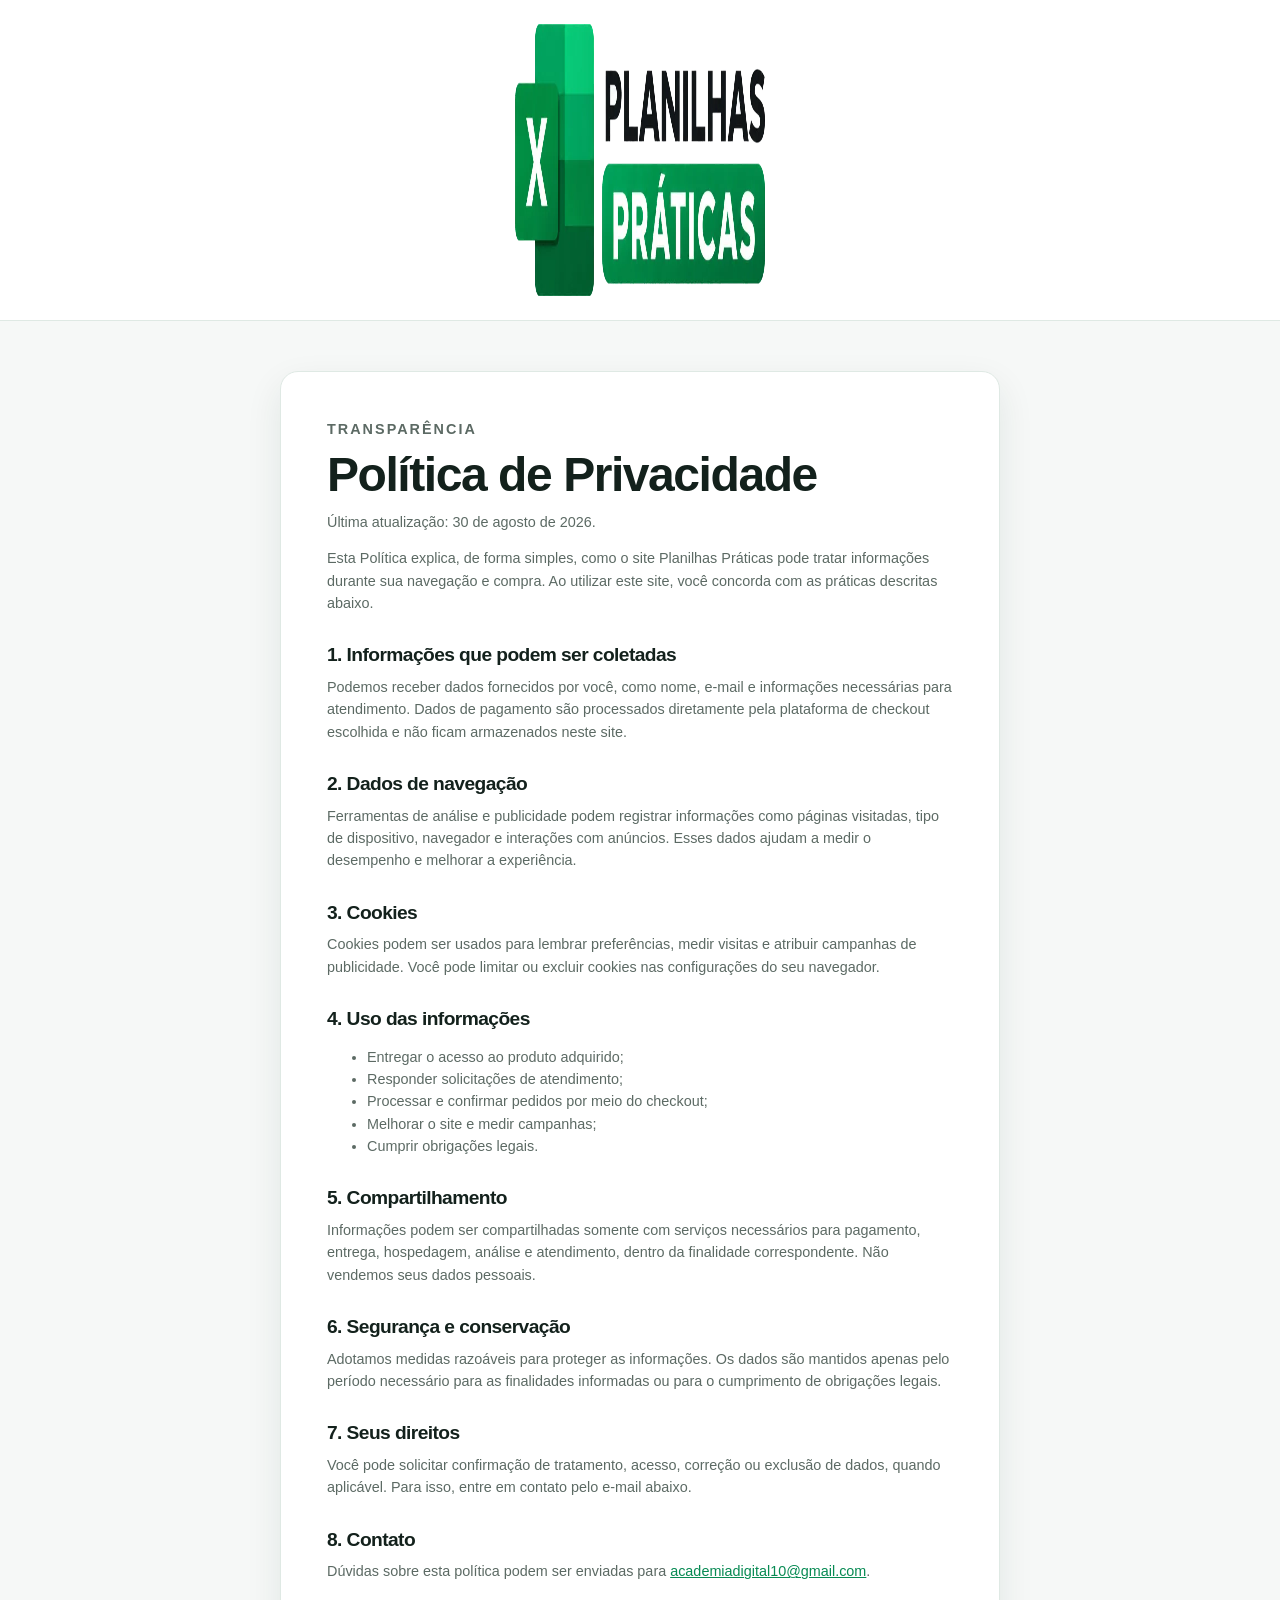
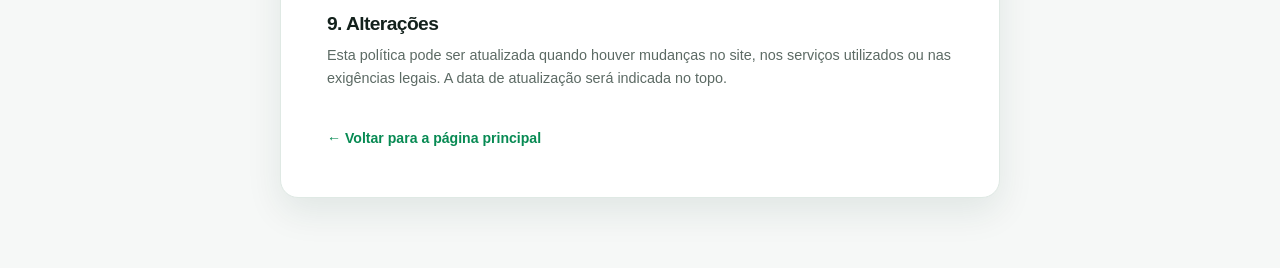
==== politica-de-privacidade/index.html @ 05f4ad2f "feat: criar landing page mobile-first completa" ====
<!doctype html>
<html lang="pt-BR">
  <head>
    <meta charset="UTF-8" />
    <meta name="viewport" content="width=device-width, initial-scale=1" />
    <meta name="theme-color" content="#ffffff" />
    <meta name="robots" content="index, follow" />
    <title>Política de Privacidade | Planilhas Práticas</title>
    <link rel="stylesheet" href="/styles.css" />
    <script src="/script.js" defer></script>
  </head>
  <body class="legal-page">
    <header class="legal-header">
      <div class="container">
        <a href="/" aria-label="Voltar para a página principal">
          <img class="brand-logo brand-logo-light" src="/assets/logo-fundo-claro.webp" alt="Planilhas Práticas" width="900" height="272" />
        </a>
      </div>
    </header>

    <main class="legal-content">
      <article class="container legal-card">
        <p class="eyebrow" style="text-align: left">TRANSPARÊNCIA</p>
        <h1>Política de Privacidade</h1>
        <p>Última atualização: 30 de agosto de 2026.</p>

        <p>
          Esta Política explica, de forma simples, como o site Planilhas Práticas pode
          tratar informações durante sua navegação e compra. Ao utilizar este site, você
          concorda com as práticas descritas abaixo.
        </p>

        <h2>1. Informações que podem ser coletadas</h2>
        <p>
          Podemos receber dados fornecidos por você, como nome, e-mail e informações
          necessárias para atendimento. Dados de pagamento são processados diretamente
          pela plataforma de checkout escolhida e não ficam armazenados neste site.
        </p>

        <h2>2. Dados de navegação</h2>
        <p>
          Ferramentas de análise e publicidade podem registrar informações como páginas
          visitadas, tipo de dispositivo, navegador e interações com anúncios. Esses
          dados ajudam a medir o desempenho e melhorar a experiência.
        </p>

        <h2>3. Cookies</h2>
        <p>
          Cookies podem ser usados para lembrar preferências, medir visitas e atribuir
          campanhas de publicidade. Você pode limitar ou excluir cookies nas configurações
          do seu navegador.
        </p>

        <h2>4. Uso das informações</h2>
        <ul>
          <li>Entregar o acesso ao produto adquirido;</li>
          <li>Responder solicitações de atendimento;</li>
          <li>Processar e confirmar pedidos por meio do checkout;</li>
          <li>Melhorar o site e medir campanhas;</li>
          <li>Cumprir obrigações legais.</li>
        </ul>

        <h2>5. Compartilhamento</h2>
        <p>
          Informações podem ser compartilhadas somente com serviços necessários para
          pagamento, entrega, hospedagem, análise e atendimento, dentro da finalidade
          correspondente. Não vendemos seus dados pessoais.
        </p>

        <h2>6. Segurança e conservação</h2>
        <p>
          Adotamos medidas razoáveis para proteger as informações. Os dados são mantidos
          apenas pelo período necessário para as finalidades informadas ou para o
          cumprimento de obrigações legais.
        </p>

        <h2>7. Seus direitos</h2>
        <p>
          Você pode solicitar confirmação de tratamento, acesso, correção ou exclusão de
          dados, quando aplicável. Para isso, entre em contato pelo e-mail abaixo.
        </p>

        <h2>8. Contato</h2>
        <p>
          Dúvidas sobre esta política podem ser enviadas para
          <a href="mailto:academiadigital10@gmail.com">academiadigital10@gmail.com</a>.
        </p>

        <h2>9. Alterações</h2>
        <p>
          Esta política pode ser atualizada quando houver mudanças no site, nos serviços
          utilizados ou nas exigências legais. A data de atualização será indicada no topo.
        </p>

        <a class="back-link" href="/">← Voltar para a página principal</a>
      </article>
    </main>
  </body>
</html>
---- styles.css ----
:root {
  --green: #31be7d;
  --green-deep: #078a53;
  --green-dark: #063b2b;
  --green-ink: #05271f;
  --mint: #effaf5;
  --soft: #f6f8f7;
  --white: #ffffff;
  --ink: #13211c;
  --muted: #5c6a64;
  --line: #dfe9e4;
  --red: #bf0109;
  --gold: #f4b942;
  --shadow: 0 14px 36px rgba(5, 58, 42, 0.09);
  --radius: 18px;
}

* {
  box-sizing: border-box;
}

html {
  scroll-behavior: smooth;
  scroll-padding-top: 56px;
}

body {
  margin: 0;
  background: var(--white);
  color: var(--ink);
  font-family: Inter, "Segoe UI", Arial, sans-serif;
  font-size: 16px;
  line-height: 1.55;
  -webkit-font-smoothing: antialiased;
}

img {
  display: block;
  max-width: 100%;
}

a {
  color: inherit;
}

button,
a,
summary {
  -webkit-tap-highlight-color: transparent;
}

.container {
  width: min(100% - 36px, 720px);
  margin-inline: auto;
}

.container-wide {
  width: min(100% - 24px, 920px);
}

.section-light,
.section-soft,
.reviews,
.pricing,
.guarantee {
  padding: 64px 0;
}

.section-light {
  background: var(--white);
}

.section-soft {
  background: var(--soft);
}

h1,
h2,
h3,
p,
figure {
  margin-top: 0;
}

h1,
h2,
h3 {
  line-height: 1.13;
  letter-spacing: -0.03em;
}

h2 {
  margin-bottom: 16px;
  font-size: clamp(1.75rem, 7vw, 2.6rem);
  font-weight: 850;
  text-align: center;
}

h3 {
  margin-bottom: 8px;
  font-size: 1rem;
}

.eyebrow {
  margin-bottom: 8px;
  color: var(--green-deep);
  font-size: 0.75rem;
  font-weight: 850;
  letter-spacing: 0.14em;
  text-align: center;
}

.promo-bar {
  position: relative;
  z-index: 5;
  display: grid;
  min-height: 42px;
  place-items: center;
  padding: 7px 12px;
  overflow: hidden;
  background: var(--red);
  color: var(--white);
  text-align: center;
}

.promo-bar::after {
  position: absolute;
  inset: 0;
  background: linear-gradient(90deg, transparent, rgba(255, 255, 255, 0.14), transparent);
  content: "";
  transform: translateX(-100%);
  animation: banner-shine 4s ease-in-out infinite;
}

.promo-bar p {
  position: relative;
  z-index: 1;
  margin: 0;
  font-size: clamp(0.72rem, 3.2vw, 0.88rem);
  font-weight: 850;
  line-height: 1.35;
  animation: banner-pulse 2s ease-in-out infinite;
}

.hero {
  padding-top: 34px;
}

.hero-inner {
  display: flex;
  flex-direction: column;
  align-items: center;
  text-align: center;
}

.brand-logo-light {
  width: min(78vw, 350px);
  margin-bottom: 28px;
}

.hero h1 {
  max-width: 690px;
  margin-bottom: 18px;
  font-size: clamp(2rem, 8.4vw, 3.5rem);
  font-weight: 900;
}

.gradient-text {
  display: block;
  margin-bottom: 5px;
  background: linear-gradient(115deg, #05784a 8%, #31be7d 58%, #0ca665 92%);
  -webkit-background-clip: text;
  background-clip: text;
  color: transparent;
}

.hero-copy {
  max-width: 650px;
  margin-bottom: 28px;
  color: var(--muted);
  font-size: 1rem;
  line-height: 1.65;
}

.video-placeholder {
  position: relative;
  display: flex;
  flex-direction: column;
  align-items: center;
  justify-content: center;
  overflow: hidden;
  border: 5px solid #10231c;
  background:
    radial-gradient(circle at 50% 35%, rgba(49, 190, 125, 0.23), transparent 35%),
    linear-gradient(155deg, #15261f, #050a08 70%);
  box-shadow: 0 18px 46px rgba(2, 30, 21, 0.22);
  color: var(--white);
  text-align: center;
}

.video-placeholder::before {
  position: absolute;
  inset: 0;
  background-image: linear-gradient(rgba(255, 255, 255, 0.035) 1px, transparent 1px), linear-gradient(90deg, rgba(255, 255, 255, 0.035) 1px, transparent 1px);
  background-size: 24px 24px;
  content: "";
}

.video-placeholder > * {
  position: relative;
}

.video-placeholder strong {
  margin-top: 15px;
  font-size: 0.85rem;
  letter-spacing: 0.08em;
}

.video-placeholder span {
  margin-top: 3px;
  color: #afc7bd;
  font-size: 0.76rem;
}

.video-vertical {
  width: min(78vw, 288px);
  aspect-ratio: 9 / 16;
  margin-bottom: 28px;
  border-radius: 24px;
}

.video-horizontal {
  width: 100%;
  aspect-ratio: 16 / 9;
  border-radius: 18px;
}

.play-icon {
  width: 58px;
  height: 58px;
  border: 2px solid rgba(255, 255, 255, 0.62);
  border-radius: 50%;
  background: rgba(49, 190, 125, 0.2);
  box-shadow: 0 0 0 8px rgba(49, 190, 125, 0.08);
}

.play-icon::after {
  position: absolute;
  top: 50%;
  left: 50%;
  border-top: 9px solid transparent;
  border-bottom: 9px solid transparent;
  border-left: 14px solid var(--white);
  content: "";
  transform: translate(-34%, -50%);
}

.cta {
  display: flex;
  width: 100%;
  min-height: 58px;
  align-items: center;
  justify-content: center;
  border: 0;
  border-radius: 13px;
  font-size: 0.94rem;
  font-weight: 900;
  line-height: 1.2;
  text-align: center;
  text-decoration: none;
  transition: transform 160ms ease, box-shadow 160ms ease, filter 160ms ease;
}

.cta:active {
  transform: translateY(1px) scale(0.99);
}

.cta-primary {
  max-width: 410px;
  background: linear-gradient(135deg, var(--green), #10a966);
  box-shadow: 0 12px 28px rgba(13, 157, 93, 0.28);
  color: var(--white);
  animation: cta-breathe 2.4s ease-in-out infinite;
}

.micro-benefits {
  display: flex;
  flex-wrap: wrap;
  justify-content: center;
  gap: 7px 18px;
  margin: 12px 0 0;
  color: var(--muted);
  font-size: 0.78rem;
  font-weight: 700;
}

.benefit-grid {
  display: grid;
  grid-template-columns: repeat(2, minmax(0, 1fr));
  gap: 10px;
  margin-top: 28px;
}

.benefit-card {
  min-height: 174px;
  padding: 20px 14px;
  border: 1px solid var(--line);
  border-radius: 16px;
  background: var(--white);
  box-shadow: 0 8px 20px rgba(5, 58, 42, 0.045);
  text-align: center;
}

.benefit-icon {
  display: grid;
  width: 42px;
  height: 42px;
  margin: 0 auto 13px;
  place-items: center;
  border-radius: 12px;
  background: var(--mint);
  color: var(--green-deep);
  font-size: 1.25rem;
  font-weight: 900;
}

.benefit-card p {
  margin: 0;
  color: var(--muted);
  font-size: 0.79rem;
  line-height: 1.45;
}

.section-note {
  margin-bottom: 20px;
  color: var(--muted);
  font-size: 0.88rem;
  text-align: center;
}

.gallery {
  display: grid;
  grid-auto-columns: 88%;
  grid-auto-flow: column;
  gap: 13px;
  overflow-x: auto;
  overscroll-behavior-inline: contain;
  padding: 6px 0 22px;
  scroll-snap-type: inline mandatory;
  scrollbar-width: none;
}

.gallery::-webkit-scrollbar {
  display: none;
}

.gallery-card {
  overflow: hidden;
  margin: 0;
  border: 1px solid var(--line);
  border-radius: 15px;
  background: var(--white);
  box-shadow: 0 10px 26px rgba(4, 50, 36, 0.08);
  scroll-snap-align: center;
}

.gallery-card img {
  width: 100%;
  aspect-ratio: 16 / 9;
  background: #e9eceb;
  object-fit: cover;
}

.gallery-card figcaption {
  padding: 12px 14px;
  color: #33423c;
  font-size: 0.8rem;
  font-weight: 800;
}

.gallery-placeholder {
  display: grid;
  min-height: 250px;
  align-content: center;
  justify-items: center;
  background: linear-gradient(145deg, #f2f7f5, #e5f1eb);
  color: var(--green-deep);
}

.gallery-placeholder > span {
  font-size: 1.15rem;
  font-weight: 900;
  letter-spacing: 0.08em;
}

.gallery-dots {
  display: flex;
  justify-content: center;
  gap: 6px;
}

.gallery-dots span {
  width: 6px;
  height: 6px;
  border-radius: 99px;
  background: #b8c8c1;
}

.gallery-dots span:first-child {
  width: 20px;
  background: var(--green);
}

.category-grid {
  display: grid;
  grid-template-columns: repeat(2, minmax(0, 1fr));
  gap: 8px;
  margin-top: 27px;
}

.category-grid span {
  display: flex;
  min-height: 46px;
  align-items: center;
  padding: 10px 12px;
  border: 1px solid var(--line);
  border-radius: 11px;
  background: var(--white);
  color: #31413a;
  font-size: 0.78rem;
  font-weight: 750;
}

.category-grid span::before {
  margin-right: 8px;
  color: var(--green-deep);
  content: "✓";
  font-weight: 900;
}

.category-more {
  margin: 17px 0 0;
  color: var(--green-deep);
  font-size: 0.82rem;
  font-weight: 850;
  text-align: center;
}

.review-grid {
  display: grid;
  gap: 18px;
  margin-top: 28px;
}

.container-pricing {
  width: min(100% - 24px, 760px);
}

.price-stack {
  display: grid;
  gap: 34px;
  margin-top: 32px;
}

.price-card {
  position: relative;
  padding: 24px 18px;
  border: 1px solid var(--line);
  border-radius: 20px;
  background: var(--white);
  box-shadow: var(--shadow);
}

.plan-label {
  margin-bottom: 6px;
  font-size: 0.82rem;
  font-weight: 900;
  letter-spacing: 0.12em;
  text-align: center;
}

.plan-image {
  width: 100%;
  margin: 6px auto 18px;
}

.basic-image {
  opacity: 0.92;
}

.feature-list {
  display: grid;
  gap: 12px;
  margin: 0;
  padding: 0;
  list-style: none;
}

.feature-list li {
  position: relative;
  padding-left: 27px;
  color: #35443e;
  font-size: 0.86rem;
  line-height: 1.45;
}

.feature-list li::before {
  position: absolute;
  top: 0;
  left: 0;
  display: grid;
  width: 19px;
  height: 19px;
  place-items: center;
  border-radius: 50%;
  background: #e7f8ef;
  color: var(--green-deep);
  content: "✓";
  font-size: 0.7rem;
  font-weight: 900;
}

.price-block {
  display: flex;
  flex-direction: column;
  align-items: center;
  margin: 24px 0 16px;
  color: var(--muted);
  line-height: 1.2;
}

.price-block strong {
  margin: 3px 0;
  color: var(--ink);
  font-size: 3.8rem;
  letter-spacing: -0.07em;
}

.price-block strong small {
  font-size: 1.25rem;
  letter-spacing: 0;
}

.price-block > span:last-child {
  font-size: 0.82rem;
}

.price-caption {
  font-size: 0.72rem;
  font-weight: 850;
  letter-spacing: 0.08em;
}

.cta-basic {
  background: #8b9290;
  color: var(--white);
}

.price-complete {
  padding: 34px 18px 26px;
  border: 2px solid var(--green);
  box-shadow: 0 20px 48px rgba(7, 138, 83, 0.17);
}

.best-seller {
  position: absolute;
  top: -18px;
  left: 50%;
  min-width: 170px;
  padding: 9px 18px;
  border-radius: 99px;
  background: linear-gradient(90deg, #0a8a54, #39ce8d, #0a8a54);
  background-size: 200% auto;
  box-shadow: 0 7px 20px rgba(4, 110, 66, 0.28);
  color: var(--white);
  font-size: 0.78rem;
  font-weight: 950;
  letter-spacing: 0.11em;
  text-align: center;
  transform: translateX(-50%);
  animation: badge-shine 3s linear infinite;
}

.stars {
  margin-bottom: 5px;
  color: var(--gold);
  font-size: 1.25rem;
  letter-spacing: 0.1em;
  text-align: center;
}

.plan-image-shell {
  margin: 14px 0 18px;
  padding: 9px;
  border-radius: 14px;
  background: var(--white);
}

.complete-image {
  margin: 0;
}

.feature-list-complete {
  gap: 11px;
}

.feature-list em {
  color: var(--muted);
  font-size: 0.78rem;
}

.bonus-box {
  margin-top: 24px;
  padding: 20px 15px;
  border: 1px solid #c9ead9;
  border-radius: 15px;
  background: var(--mint);
}

.bonus-box h3 {
  margin-bottom: 18px;
  color: var(--green-dark);
  font-size: 1rem;
  text-align: center;
}

.bonus-list {
  gap: 10px;
}

.bonus-list li {
  font-size: 0.8rem;
}

.price-block-complete strong {
  color: var(--green-deep);
}

.cta-premium {
  background: linear-gradient(135deg, #24bd76, #078c54);
  box-shadow: 0 13px 30px rgba(6, 142, 84, 0.32), inset 0 1px rgba(255, 255, 255, 0.22);
  color: var(--white);
  animation: cta-breathe 2.2s ease-in-out infinite;
}

.access-note,
.limited-note,
.checkout-pending {
  text-align: center;
}

.access-note {
  margin: 10px 0 0;
  color: var(--green-deep);
  font-size: 0.69rem;
  font-weight: 900;
  letter-spacing: 0.1em;
}

.limited-note {
  margin: 18px 0 13px;
  color: #b10b13;
  font-size: 0.77rem;
  font-weight: 900;
  text-transform: uppercase;
}

.security-row {
  display: flex;
  flex-wrap: wrap;
  justify-content: center;
  gap: 8px 12px;
  color: var(--muted);
  font-size: 0.67rem;
  font-weight: 700;
}

.checkout-pending {
  margin: 14px 0 0;
  color: #8d3e09;
  font-size: 0.78rem;
}

.guarantee-card {
  display: grid;
  justify-items: center;
  gap: 22px;
  padding: 28px 22px;
  border: 1px solid var(--line);
  border-radius: var(--radius);
  background: var(--white);
  box-shadow: var(--shadow);
  text-align: center;
}

.guarantee-card h2,
.guarantee-card .eyebrow {
  text-align: center;
}

.guarantee-card p:last-child {
  margin-bottom: 0;
  color: var(--muted);
  font-size: 0.9rem;
}

.shield {
  display: grid;
  width: 84px;
  height: 96px;
  place-items: center;
  border: 4px solid var(--green);
  border-radius: 45% 45% 52% 52% / 35% 35% 65% 65%;
  background: var(--mint);
  color: var(--green-deep);
  font-size: 2.4rem;
  font-weight: 950;
}

.shield::after {
  position: absolute;
  margin-top: 49px;
  content: "DIAS";
  font-size: 0.53rem;
  letter-spacing: 0.14em;
}

.faq {
  padding: 64px 0 70px;
  background: var(--green-ink);
  color: var(--white);
}

.faq h2 {
  color: var(--white);
}

.eyebrow-light {
  color: #78e2b3;
}

.faq-list {
  display: grid;
  gap: 10px;
  margin-top: 28px;
}

.faq details {
  overflow: hidden;
  border: 1px solid rgba(255, 255, 255, 0.13);
  border-radius: 12px;
  background: rgba(255, 255, 255, 0.055);
}

.faq summary {
  position: relative;
  padding: 17px 48px 17px 16px;
  cursor: pointer;
  font-size: 0.88rem;
  font-weight: 800;
  list-style: none;
}

.faq summary::-webkit-details-marker {
  display: none;
}

.faq summary::after {
  position: absolute;
  top: 50%;
  right: 17px;
  color: #74dbad;
  content: "+";
  font-size: 1.3rem;
  transform: translateY(-50%);
}

.faq details[open] summary::after {
  content: "−";
}

.faq details p {
  margin: 0;
  padding: 0 16px 17px;
  color: #bed1c9;
  font-size: 0.82rem;
}

.site-footer {
  padding: 45px 0;
  background: #031a14;
  color: #b9cbc4;
}

.footer-inner {
  display: flex;
  flex-direction: column;
  align-items: center;
  gap: 12px;
  text-align: center;
}

.footer-logo {
  width: min(77vw, 310px);
  margin-bottom: 5px;
}

.site-footer a {
  color: #dbe9e3;
  font-size: 0.82rem;
  font-weight: 750;
  text-decoration-color: rgba(255, 255, 255, 0.28);
  text-underline-offset: 4px;
}

.site-footer p {
  max-width: 580px;
  margin: 9px 0;
  color: #789088;
  font-size: 0.7rem;
  line-height: 1.6;
}

.site-footer small {
  color: #61776f;
  font-size: 0.68rem;
}

.legal-page {
  min-height: 100vh;
  background: var(--soft);
}

.legal-header {
  padding: 24px 0;
  border-bottom: 1px solid var(--line);
  background: var(--white);
}

.legal-header .brand-logo-light {
  width: 250px;
  margin: 0 auto;
}

.legal-content {
  padding: 50px 0 70px;
}

.legal-card {
  padding: 28px 20px;
  border: 1px solid var(--line);
  border-radius: var(--radius);
  background: var(--white);
  box-shadow: var(--shadow);
}

.legal-card h1 {
  margin-bottom: 8px;
  font-size: clamp(2rem, 8vw, 3rem);
}

.legal-card h2 {
  margin: 30px 0 10px;
  font-size: 1.2rem;
  text-align: left;
}

.legal-card p,
.legal-card li {
  color: var(--muted);
  font-size: 0.9rem;
}

.legal-card a {
  color: var(--green-deep);
}

.back-link {
  display: inline-block;
  margin-top: 25px;
  color: var(--green-deep);
  font-size: 0.88rem;
  font-weight: 800;
  text-decoration: none;
}

.upgrade-page {
  min-height: 100vh;
  background: linear-gradient(180deg, #f1faf5, #ffffff 48%, #f7f8f7);
}

.upgrade-main {
  padding: 28px 0 64px;
}

.upgrade-logo {
  width: min(75vw, 320px);
  margin: 0 auto 26px;
}

.upgrade-card {
  overflow: hidden;
  border: 2px solid var(--green);
  border-radius: 22px;
  background: var(--white);
  box-shadow: 0 20px 48px rgba(7, 138, 83, 0.16);
}

.upgrade-ribbon {
  margin: 0;
  padding: 11px;
  background: var(--red);
  color: var(--white);
  font-size: 0.78rem;
  font-weight: 950;
  letter-spacing: 0.09em;
  text-align: center;
}

.upgrade-body {
  padding: 28px 20px;
  text-align: center;
}

.upgrade-body h1 {
  margin-bottom: 14px;
  font-size: clamp(2rem, 9vw, 3.25rem);
  font-weight: 920;
}

.upgrade-body > p {
  color: var(--muted);
  font-size: 0.94rem;
}

.upgrade-list {
  max-width: 520px;
  margin: 26px auto 0;
  text-align: left;
}

.upgrade-price strong {
  color: var(--green-deep);
}

.upgrade-decline {
  display: inline-block;
  margin-top: 18px;
  color: #9aa19e;
  font-size: 0.7rem;
  text-decoration: underline;
  text-underline-offset: 3px;
}

.upgrade-security {
  margin-top: 16px;
}

@keyframes banner-pulse {
  0%, 100% { opacity: 1; transform: scale(1); }
  50% { opacity: 0.78; transform: scale(0.99); }
}

@keyframes banner-shine {
  0%, 65% { transform: translateX(-100%); }
  100% { transform: translateX(100%); }
}

@keyframes cta-breathe {
  0%, 100% { transform: scale(1); box-shadow: 0 12px 28px rgba(13, 157, 93, 0.26); }
  50% { transform: scale(1.012); box-shadow: 0 15px 34px rgba(13, 157, 93, 0.37); }
}

@keyframes badge-shine {
  to { background-position: 200% center; }
}

@media (min-width: 720px) {
  .section-light,
  .section-soft,
  .reviews,
  .pricing,
  .guarantee {
    padding: 82px 0;
  }

  .benefit-grid {
    grid-template-columns: repeat(4, minmax(0, 1fr));
  }

  .gallery {
    grid-auto-columns: 49%;
  }

  .category-grid {
    grid-template-columns: repeat(4, minmax(0, 1fr));
  }

  .review-grid {
    grid-template-columns: repeat(2, minmax(0, 1fr));
  }

  .guarantee-card {
    grid-template-columns: auto 1fr;
    align-items: center;
    padding: 36px;
    text-align: left;
  }

  .guarantee-card h2,
  .guarantee-card .eyebrow {
    text-align: left;
  }

  .legal-card {
    padding: 46px;
  }

  .upgrade-body {
    padding: 42px;
  }
}

@media (prefers-reduced-motion: reduce) {
  html {
    scroll-behavior: auto;
  }

  *,
  *::before,
  *::after {
    scroll-behavior: auto !important;
    animation-duration: 0.01ms !important;
    animation-iteration-count: 1 !important;
  }
}
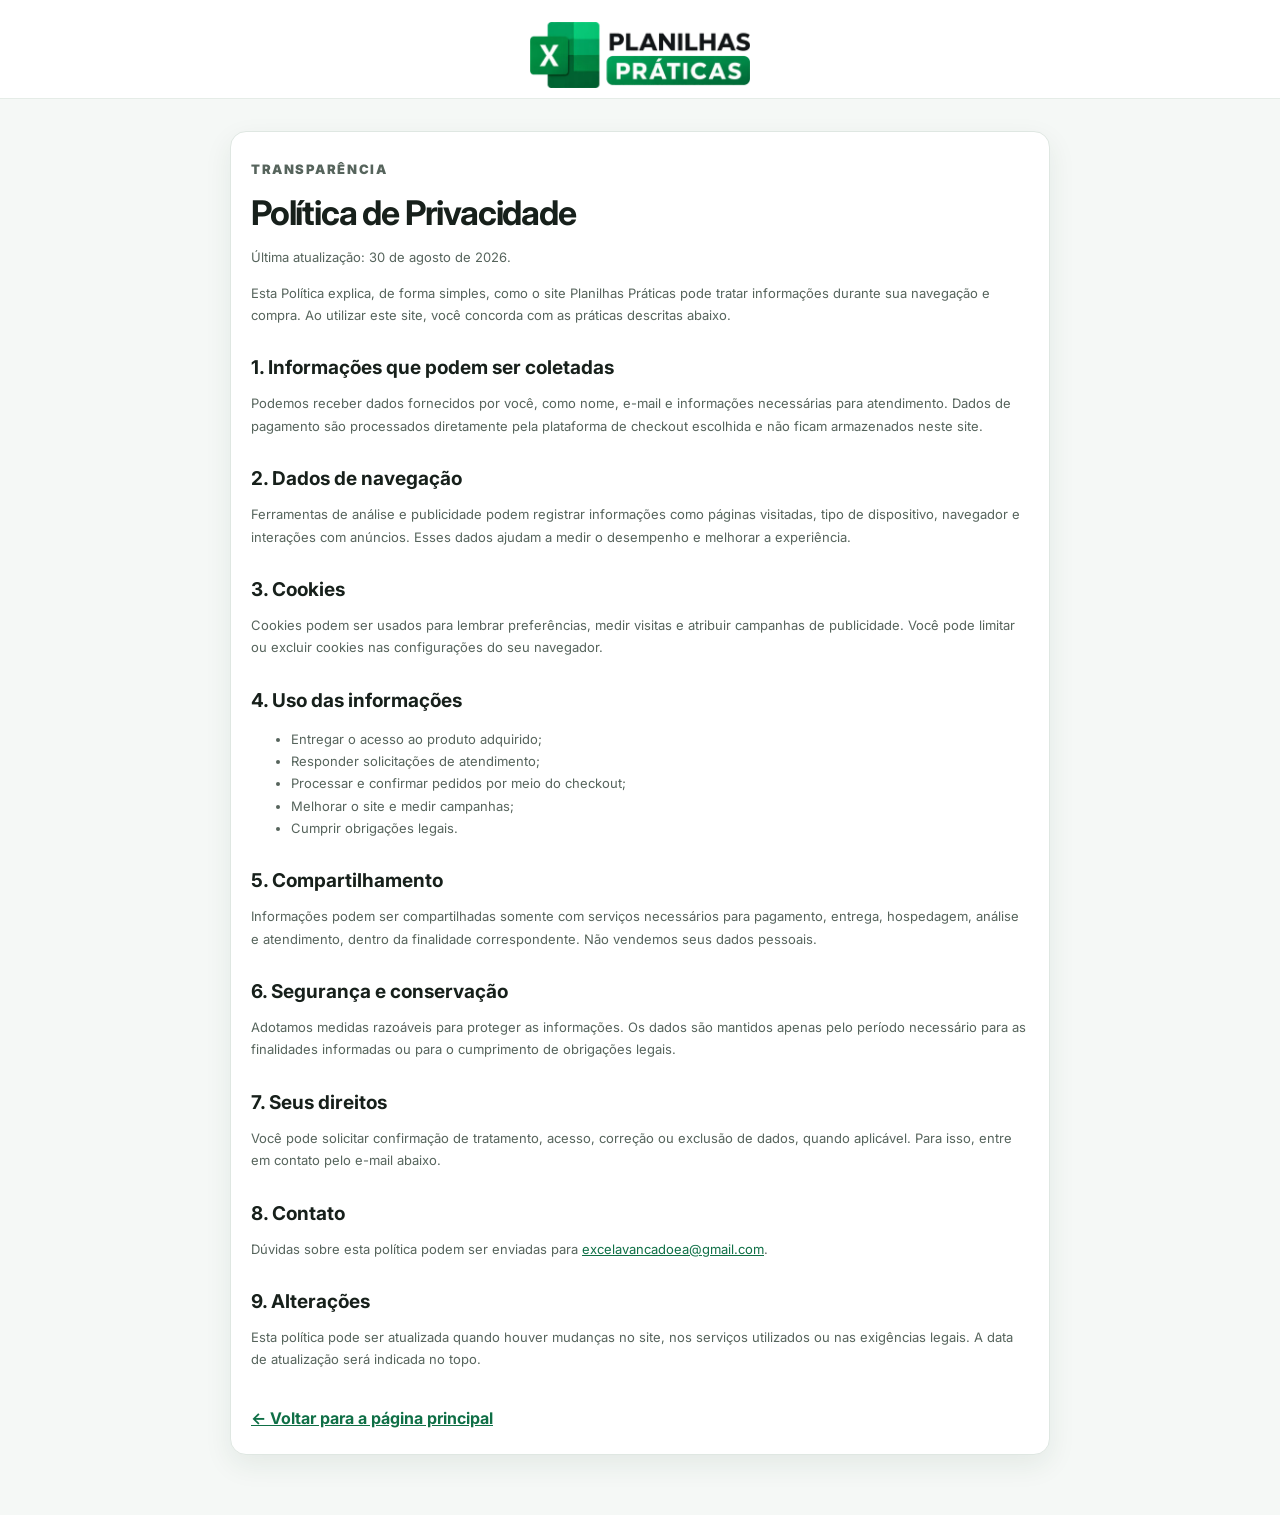
==== commit 991b3435: "Atualiza e-mail de contato na política de privacidade" ====
--- a/politica-de-privacidade/index.html
+++ b/politica-de-privacidade/index.html
@@ -83,7 +83,7 @@
         <h2>8. Contato</h2>
         <p>
           Dúvidas sobre esta política podem ser enviadas para
-          <a href="mailto:academiadigital10@gmail.com">academiadigital10@gmail.com</a>.
+          <a href="mailto:excelavancadoea@gmail.com">excelavancadoea@gmail.com</a>.
         </p>
 
         <h2>9. Alterações</h2>
--- a/styles.css
+++ b/styles.css
@@ -1,1036 +1,3 @@
-:root {
-  --green: #31be7d;
-  --green-deep: #078a53;
-  --green-dark: #063b2b;
-  --green-ink: #05271f;
-  --mint: #effaf5;
-  --soft: #f6f8f7;
-  --white: #ffffff;
-  --ink: #13211c;
-  --muted: #5c6a64;
-  --line: #dfe9e4;
-  --red: #bf0109;
-  --gold: #f4b942;
-  --shadow: 0 14px 36px rgba(5, 58, 42, 0.09);
-  --radius: 18px;
-}
+@import url('https://fonts.googleapis.com/css2?family=Inter:wght@400;500;600;700;800;900&display=swap');
 
-* {
-  box-sizing: border-box;
-}
-
-html {
-  scroll-behavior: smooth;
-  scroll-padding-top: 56px;
-}
-
-body {
-  margin: 0;
-  background: var(--white);
-  color: var(--ink);
-  font-family: Inter, "Segoe UI", Arial, sans-serif;
-  font-size: 16px;
-  line-height: 1.55;
-  -webkit-font-smoothing: antialiased;
-}
-
-img {
-  display: block;
-  max-width: 100%;
-}
-
-a {
-  color: inherit;
-}
-
-button,
-a,
-summary {
-  -webkit-tap-highlight-color: transparent;
-}
-
-.container {
-  width: min(100% - 36px, 720px);
-  margin-inline: auto;
-}
-
-.container-wide {
-  width: min(100% - 24px, 920px);
-}
-
-.section-light,
-.section-soft,
-.reviews,
-.pricing,
-.guarantee {
-  padding: 64px 0;
-}
-
-.section-light {
-  background: var(--white);
-}
-
-.section-soft {
-  background: var(--soft);
-}
-
-h1,
-h2,
-h3,
-p,
-figure {
-  margin-top: 0;
-}
-
-h1,
-h2,
-h3 {
-  line-height: 1.13;
-  letter-spacing: -0.03em;
-}
-
-h2 {
-  margin-bottom: 16px;
-  font-size: clamp(1.75rem, 7vw, 2.6rem);
-  font-weight: 850;
-  text-align: center;
-}
-
-h3 {
-  margin-bottom: 8px;
-  font-size: 1rem;
-}
-
-.eyebrow {
-  margin-bottom: 8px;
-  color: var(--green-deep);
-  font-size: 0.75rem;
-  font-weight: 850;
-  letter-spacing: 0.14em;
-  text-align: center;
-}
-
-.promo-bar {
-  position: relative;
-  z-index: 5;
-  display: grid;
-  min-height: 42px;
-  place-items: center;
-  padding: 7px 12px;
-  overflow: hidden;
-  background: var(--red);
-  color: var(--white);
-  text-align: center;
-}
-
-.promo-bar::after {
-  position: absolute;
-  inset: 0;
-  background: linear-gradient(90deg, transparent, rgba(255, 255, 255, 0.14), transparent);
-  content: "";
-  transform: translateX(-100%);
-  animation: banner-shine 4s ease-in-out infinite;
-}
-
-.promo-bar p {
-  position: relative;
-  z-index: 1;
-  margin: 0;
-  font-size: clamp(0.72rem, 3.2vw, 0.88rem);
-  font-weight: 850;
-  line-height: 1.35;
-  animation: banner-pulse 2s ease-in-out infinite;
-}
-
-.hero {
-  padding-top: 34px;
-}
-
-.hero-inner {
-  display: flex;
-  flex-direction: column;
-  align-items: center;
-  text-align: center;
-}
-
-.brand-logo-light {
-  width: min(78vw, 350px);
-  margin-bottom: 28px;
-}
-
-.hero h1 {
-  max-width: 690px;
-  margin-bottom: 18px;
-  font-size: clamp(2rem, 8.4vw, 3.5rem);
-  font-weight: 900;
-}
-
-.gradient-text {
-  display: block;
-  margin-bottom: 5px;
-  background: linear-gradient(115deg, #05784a 8%, #31be7d 58%, #0ca665 92%);
-  -webkit-background-clip: text;
-  background-clip: text;
-  color: transparent;
-}
-
-.hero-copy {
-  max-width: 650px;
-  margin-bottom: 28px;
-  color: var(--muted);
-  font-size: 1rem;
-  line-height: 1.65;
-}
-
-.video-placeholder {
-  position: relative;
-  display: flex;
-  flex-direction: column;
-  align-items: center;
-  justify-content: center;
-  overflow: hidden;
-  border: 5px solid #10231c;
-  background:
-    radial-gradient(circle at 50% 35%, rgba(49, 190, 125, 0.23), transparent 35%),
-    linear-gradient(155deg, #15261f, #050a08 70%);
-  box-shadow: 0 18px 46px rgba(2, 30, 21, 0.22);
-  color: var(--white);
-  text-align: center;
-}
-
-.video-placeholder::before {
-  position: absolute;
-  inset: 0;
-  background-image: linear-gradient(rgba(255, 255, 255, 0.035) 1px, transparent 1px), linear-gradient(90deg, rgba(255, 255, 255, 0.035) 1px, transparent 1px);
-  background-size: 24px 24px;
-  content: "";
-}
-
-.video-placeholder > * {
-  position: relative;
-}
-
-.video-placeholder strong {
-  margin-top: 15px;
-  font-size: 0.85rem;
-  letter-spacing: 0.08em;
-}
-
-.video-placeholder span {
-  margin-top: 3px;
-  color: #afc7bd;
-  font-size: 0.76rem;
-}
-
-.video-vertical {
-  width: min(78vw, 288px);
-  aspect-ratio: 9 / 16;
-  margin-bottom: 28px;
-  border-radius: 24px;
-}
-
-.video-horizontal {
-  width: 100%;
-  aspect-ratio: 16 / 9;
-  border-radius: 18px;
-}
-
-.play-icon {
-  width: 58px;
-  height: 58px;
-  border: 2px solid rgba(255, 255, 255, 0.62);
-  border-radius: 50%;
-  background: rgba(49, 190, 125, 0.2);
-  box-shadow: 0 0 0 8px rgba(49, 190, 125, 0.08);
-}
-
-.play-icon::after {
-  position: absolute;
-  top: 50%;
-  left: 50%;
-  border-top: 9px solid transparent;
-  border-bottom: 9px solid transparent;
-  border-left: 14px solid var(--white);
-  content: "";
-  transform: translate(-34%, -50%);
-}
-
-.cta {
-  display: flex;
-  width: 100%;
-  min-height: 58px;
-  align-items: center;
-  justify-content: center;
-  border: 0;
-  border-radius: 13px;
-  font-size: 0.94rem;
-  font-weight: 900;
-  line-height: 1.2;
-  text-align: center;
-  text-decoration: none;
-  transition: transform 160ms ease, box-shadow 160ms ease, filter 160ms ease;
-}
-
-.cta:active {
-  transform: translateY(1px) scale(0.99);
-}
-
-.cta-primary {
-  max-width: 410px;
-  background: linear-gradient(135deg, var(--green), #10a966);
-  box-shadow: 0 12px 28px rgba(13, 157, 93, 0.28);
-  color: var(--white);
-  animation: cta-breathe 2.4s ease-in-out infinite;
-}
-
-.micro-benefits {
-  display: flex;
-  flex-wrap: wrap;
-  justify-content: center;
-  gap: 7px 18px;
-  margin: 12px 0 0;
-  color: var(--muted);
-  font-size: 0.78rem;
-  font-weight: 700;
-}
-
-.benefit-grid {
-  display: grid;
-  grid-template-columns: repeat(2, minmax(0, 1fr));
-  gap: 10px;
-  margin-top: 28px;
-}
-
-.benefit-card {
-  min-height: 174px;
-  padding: 20px 14px;
-  border: 1px solid var(--line);
-  border-radius: 16px;
-  background: var(--white);
-  box-shadow: 0 8px 20px rgba(5, 58, 42, 0.045);
-  text-align: center;
-}
-
-.benefit-icon {
-  display: grid;
-  width: 42px;
-  height: 42px;
-  margin: 0 auto 13px;
-  place-items: center;
-  border-radius: 12px;
-  background: var(--mint);
-  color: var(--green-deep);
-  font-size: 1.25rem;
-  font-weight: 900;
-}
-
-.benefit-card p {
-  margin: 0;
-  color: var(--muted);
-  font-size: 0.79rem;
-  line-height: 1.45;
-}
-
-.section-note {
-  margin-bottom: 20px;
-  color: var(--muted);
-  font-size: 0.88rem;
-  text-align: center;
-}
-
-.gallery {
-  display: grid;
-  grid-auto-columns: 88%;
-  grid-auto-flow: column;
-  gap: 13px;
-  overflow-x: auto;
-  overscroll-behavior-inline: contain;
-  padding: 6px 0 22px;
-  scroll-snap-type: inline mandatory;
-  scrollbar-width: none;
-}
-
-.gallery::-webkit-scrollbar {
-  display: none;
-}
-
-.gallery-card {
-  overflow: hidden;
-  margin: 0;
-  border: 1px solid var(--line);
-  border-radius: 15px;
-  background: var(--white);
-  box-shadow: 0 10px 26px rgba(4, 50, 36, 0.08);
-  scroll-snap-align: center;
-}
-
-.gallery-card img {
-  width: 100%;
-  aspect-ratio: 16 / 9;
-  background: #e9eceb;
-  object-fit: cover;
-}
-
-.gallery-card figcaption {
-  padding: 12px 14px;
-  color: #33423c;
-  font-size: 0.8rem;
-  font-weight: 800;
-}
-
-.gallery-placeholder {
-  display: grid;
-  min-height: 250px;
-  align-content: center;
-  justify-items: center;
-  background: linear-gradient(145deg, #f2f7f5, #e5f1eb);
-  color: var(--green-deep);
-}
-
-.gallery-placeholder > span {
-  font-size: 1.15rem;
-  font-weight: 900;
-  letter-spacing: 0.08em;
-}
-
-.gallery-dots {
-  display: flex;
-  justify-content: center;
-  gap: 6px;
-}
-
-.gallery-dots span {
-  width: 6px;
-  height: 6px;
-  border-radius: 99px;
-  background: #b8c8c1;
-}
-
-.gallery-dots span:first-child {
-  width: 20px;
-  background: var(--green);
-}
-
-.category-grid {
-  display: grid;
-  grid-template-columns: repeat(2, minmax(0, 1fr));
-  gap: 8px;
-  margin-top: 27px;
-}
-
-.category-grid span {
-  display: flex;
-  min-height: 46px;
-  align-items: center;
-  padding: 10px 12px;
-  border: 1px solid var(--line);
-  border-radius: 11px;
-  background: var(--white);
-  color: #31413a;
-  font-size: 0.78rem;
-  font-weight: 750;
-}
-
-.category-grid span::before {
-  margin-right: 8px;
-  color: var(--green-deep);
-  content: "✓";
-  font-weight: 900;
-}
-
-.category-more {
-  margin: 17px 0 0;
-  color: var(--green-deep);
-  font-size: 0.82rem;
-  font-weight: 850;
-  text-align: center;
-}
-
-.review-grid {
-  display: grid;
-  gap: 18px;
-  margin-top: 28px;
-}
-
-.container-pricing {
-  width: min(100% - 24px, 760px);
-}
-
-.price-stack {
-  display: grid;
-  gap: 34px;
-  margin-top: 32px;
-}
-
-.price-card {
-  position: relative;
-  padding: 24px 18px;
-  border: 1px solid var(--line);
-  border-radius: 20px;
-  background: var(--white);
-  box-shadow: var(--shadow);
-}
-
-.plan-label {
-  margin-bottom: 6px;
-  font-size: 0.82rem;
-  font-weight: 900;
-  letter-spacing: 0.12em;
-  text-align: center;
-}
-
-.plan-image {
-  width: 100%;
-  margin: 6px auto 18px;
-}
-
-.basic-image {
-  opacity: 0.92;
-}
-
-.feature-list {
-  display: grid;
-  gap: 12px;
-  margin: 0;
-  padding: 0;
-  list-style: none;
-}
-
-.feature-list li {
-  position: relative;
-  padding-left: 27px;
-  color: #35443e;
-  font-size: 0.86rem;
-  line-height: 1.45;
-}
-
-.feature-list li::before {
-  position: absolute;
-  top: 0;
-  left: 0;
-  display: grid;
-  width: 19px;
-  height: 19px;
-  place-items: center;
-  border-radius: 50%;
-  background: #e7f8ef;
-  color: var(--green-deep);
-  content: "✓";
-  font-size: 0.7rem;
-  font-weight: 900;
-}
-
-.price-block {
-  display: flex;
-  flex-direction: column;
-  align-items: center;
-  margin: 24px 0 16px;
-  color: var(--muted);
-  line-height: 1.2;
-}
-
-.price-block strong {
-  margin: 3px 0;
-  color: var(--ink);
-  font-size: 3.8rem;
-  letter-spacing: -0.07em;
-}
-
-.price-block strong small {
-  font-size: 1.25rem;
-  letter-spacing: 0;
-}
-
-.price-block > span:last-child {
-  font-size: 0.82rem;
-}
-
-.price-caption {
-  font-size: 0.72rem;
-  font-weight: 850;
-  letter-spacing: 0.08em;
-}
-
-.cta-basic {
-  background: #8b9290;
-  color: var(--white);
-}
-
-.price-complete {
-  padding: 34px 18px 26px;
-  border: 2px solid var(--green);
-  box-shadow: 0 20px 48px rgba(7, 138, 83, 0.17);
-}
-
-.best-seller {
-  position: absolute;
-  top: -18px;
-  left: 50%;
-  min-width: 170px;
-  padding: 9px 18px;
-  border-radius: 99px;
-  background: linear-gradient(90deg, #0a8a54, #39ce8d, #0a8a54);
-  background-size: 200% auto;
-  box-shadow: 0 7px 20px rgba(4, 110, 66, 0.28);
-  color: var(--white);
-  font-size: 0.78rem;
-  font-weight: 950;
-  letter-spacing: 0.11em;
-  text-align: center;
-  transform: translateX(-50%);
-  animation: badge-shine 3s linear infinite;
-}
-
-.stars {
-  margin-bottom: 5px;
-  color: var(--gold);
-  font-size: 1.25rem;
-  letter-spacing: 0.1em;
-  text-align: center;
-}
-
-.plan-image-shell {
-  margin: 14px 0 18px;
-  padding: 9px;
-  border-radius: 14px;
-  background: var(--white);
-}
-
-.complete-image {
-  margin: 0;
-}
-
-.feature-list-complete {
-  gap: 11px;
-}
-
-.feature-list em {
-  color: var(--muted);
-  font-size: 0.78rem;
-}
-
-.bonus-box {
-  margin-top: 24px;
-  padding: 20px 15px;
-  border: 1px solid #c9ead9;
-  border-radius: 15px;
-  background: var(--mint);
-}
-
-.bonus-box h3 {
-  margin-bottom: 18px;
-  color: var(--green-dark);
-  font-size: 1rem;
-  text-align: center;
-}
-
-.bonus-list {
-  gap: 10px;
-}
-
-.bonus-list li {
-  font-size: 0.8rem;
-}
-
-.price-block-complete strong {
-  color: var(--green-deep);
-}
-
-.cta-premium {
-  background: linear-gradient(135deg, #24bd76, #078c54);
-  box-shadow: 0 13px 30px rgba(6, 142, 84, 0.32), inset 0 1px rgba(255, 255, 255, 0.22);
-  color: var(--white);
-  animation: cta-breathe 2.2s ease-in-out infinite;
-}
-
-.access-note,
-.limited-note,
-.checkout-pending {
-  text-align: center;
-}
-
-.access-note {
-  margin: 10px 0 0;
-  color: var(--green-deep);
-  font-size: 0.69rem;
-  font-weight: 900;
-  letter-spacing: 0.1em;
-}
-
-.limited-note {
-  margin: 18px 0 13px;
-  color: #b10b13;
-  font-size: 0.77rem;
-  font-weight: 900;
-  text-transform: uppercase;
-}
-
-.security-row {
-  display: flex;
-  flex-wrap: wrap;
-  justify-content: center;
-  gap: 8px 12px;
-  color: var(--muted);
-  font-size: 0.67rem;
-  font-weight: 700;
-}
-
-.checkout-pending {
-  margin: 14px 0 0;
-  color: #8d3e09;
-  font-size: 0.78rem;
-}
-
-.guarantee-card {
-  display: grid;
-  justify-items: center;
-  gap: 22px;
-  padding: 28px 22px;
-  border: 1px solid var(--line);
-  border-radius: var(--radius);
-  background: var(--white);
-  box-shadow: var(--shadow);
-  text-align: center;
-}
-
-.guarantee-card h2,
-.guarantee-card .eyebrow {
-  text-align: center;
-}
-
-.guarantee-card p:last-child {
-  margin-bottom: 0;
-  color: var(--muted);
-  font-size: 0.9rem;
-}
-
-.shield {
-  display: grid;
-  width: 84px;
-  height: 96px;
-  place-items: center;
-  border: 4px solid var(--green);
-  border-radius: 45% 45% 52% 52% / 35% 35% 65% 65%;
-  background: var(--mint);
-  color: var(--green-deep);
-  font-size: 2.4rem;
-  font-weight: 950;
-}
-
-.shield::after {
-  position: absolute;
-  margin-top: 49px;
-  content: "DIAS";
-  font-size: 0.53rem;
-  letter-spacing: 0.14em;
-}
-
-.faq {
-  padding: 64px 0 70px;
-  background: var(--green-ink);
-  color: var(--white);
-}
-
-.faq h2 {
-  color: var(--white);
-}
-
-.eyebrow-light {
-  color: #78e2b3;
-}
-
-.faq-list {
-  display: grid;
-  gap: 10px;
-  margin-top: 28px;
-}
-
-.faq details {
-  overflow: hidden;
-  border: 1px solid rgba(255, 255, 255, 0.13);
-  border-radius: 12px;
-  background: rgba(255, 255, 255, 0.055);
-}
-
-.faq summary {
-  position: relative;
-  padding: 17px 48px 17px 16px;
-  cursor: pointer;
-  font-size: 0.88rem;
-  font-weight: 800;
-  list-style: none;
-}
-
-.faq summary::-webkit-details-marker {
-  display: none;
-}
-
-.faq summary::after {
-  position: absolute;
-  top: 50%;
-  right: 17px;
-  color: #74dbad;
-  content: "+";
-  font-size: 1.3rem;
-  transform: translateY(-50%);
-}
-
-.faq details[open] summary::after {
-  content: "−";
-}
-
-.faq details p {
-  margin: 0;
-  padding: 0 16px 17px;
-  color: #bed1c9;
-  font-size: 0.82rem;
-}
-
-.site-footer {
-  padding: 45px 0;
-  background: #031a14;
-  color: #b9cbc4;
-}
-
-.footer-inner {
-  display: flex;
-  flex-direction: column;
-  align-items: center;
-  gap: 12px;
-  text-align: center;
-}
-
-.footer-logo {
-  width: min(77vw, 310px);
-  margin-bottom: 5px;
-}
-
-.site-footer a {
-  color: #dbe9e3;
-  font-size: 0.82rem;
-  font-weight: 750;
-  text-decoration-color: rgba(255, 255, 255, 0.28);
-  text-underline-offset: 4px;
-}
-
-.site-footer p {
-  max-width: 580px;
-  margin: 9px 0;
-  color: #789088;
-  font-size: 0.7rem;
-  line-height: 1.6;
-}
-
-.site-footer small {
-  color: #61776f;
-  font-size: 0.68rem;
-}
-
-.legal-page {
-  min-height: 100vh;
-  background: var(--soft);
-}
-
-.legal-header {
-  padding: 24px 0;
-  border-bottom: 1px solid var(--line);
-  background: var(--white);
-}
-
-.legal-header .brand-logo-light {
-  width: 250px;
-  margin: 0 auto;
-}
-
-.legal-content {
-  padding: 50px 0 70px;
-}
-
-.legal-card {
-  padding: 28px 20px;
-  border: 1px solid var(--line);
-  border-radius: var(--radius);
-  background: var(--white);
-  box-shadow: var(--shadow);
-}
-
-.legal-card h1 {
-  margin-bottom: 8px;
-  font-size: clamp(2rem, 8vw, 3rem);
-}
-
-.legal-card h2 {
-  margin: 30px 0 10px;
-  font-size: 1.2rem;
-  text-align: left;
-}
-
-.legal-card p,
-.legal-card li {
-  color: var(--muted);
-  font-size: 0.9rem;
-}
-
-.legal-card a {
-  color: var(--green-deep);
-}
-
-.back-link {
-  display: inline-block;
-  margin-top: 25px;
-  color: var(--green-deep);
-  font-size: 0.88rem;
-  font-weight: 800;
-  text-decoration: none;
-}
-
-.upgrade-page {
-  min-height: 100vh;
-  background: linear-gradient(180deg, #f1faf5, #ffffff 48%, #f7f8f7);
-}
-
-.upgrade-main {
-  padding: 28px 0 64px;
-}
-
-.upgrade-logo {
-  width: min(75vw, 320px);
-  margin: 0 auto 26px;
-}
-
-.upgrade-card {
-  overflow: hidden;
-  border: 2px solid var(--green);
-  border-radius: 22px;
-  background: var(--white);
-  box-shadow: 0 20px 48px rgba(7, 138, 83, 0.16);
-}
-
-.upgrade-ribbon {
-  margin: 0;
-  padding: 11px;
-  background: var(--red);
-  color: var(--white);
-  font-size: 0.78rem;
-  font-weight: 950;
-  letter-spacing: 0.09em;
-  text-align: center;
-}
-
-.upgrade-body {
-  padding: 28px 20px;
-  text-align: center;
-}
-
-.upgrade-body h1 {
-  margin-bottom: 14px;
-  font-size: clamp(2rem, 9vw, 3.25rem);
-  font-weight: 920;
-}
-
-.upgrade-body > p {
-  color: var(--muted);
-  font-size: 0.94rem;
-}
-
-.upgrade-list {
-  max-width: 520px;
-  margin: 26px auto 0;
-  text-align: left;
-}
-
-.upgrade-price strong {
-  color: var(--green-deep);
-}
-
-.upgrade-decline {
-  display: inline-block;
-  margin-top: 18px;
-  color: #9aa19e;
-  font-size: 0.7rem;
-  text-decoration: underline;
-  text-underline-offset: 3px;
-}
-
-.upgrade-security {
-  margin-top: 16px;
-}
-
-@keyframes banner-pulse {
-  0%, 100% { opacity: 1; transform: scale(1); }
-  50% { opacity: 0.78; transform: scale(0.99); }
-}
-
-@keyframes banner-shine {
-  0%, 65% { transform: translateX(-100%); }
-  100% { transform: translateX(100%); }
-}
-
-@keyframes cta-breathe {
-  0%, 100% { transform: scale(1); box-shadow: 0 12px 28px rgba(13, 157, 93, 0.26); }
-  50% { transform: scale(1.012); box-shadow: 0 15px 34px rgba(13, 157, 93, 0.37); }
-}
-
-@keyframes badge-shine {
-  to { background-position: 200% center; }
-}
-
-@media (min-width: 720px) {
-  .section-light,
-  .section-soft,
-  .reviews,
-  .pricing,
-  .guarantee {
-    padding: 82px 0;
-  }
-
-  .benefit-grid {
-    grid-template-columns: repeat(4, minmax(0, 1fr));
-  }
-
-  .gallery {
-    grid-auto-columns: 49%;
-  }
-
-  .category-grid {
-    grid-template-columns: repeat(4, minmax(0, 1fr));
-  }
-
-  .review-grid {
-    grid-template-columns: repeat(2, minmax(0, 1fr));
-  }
-
-  .guarantee-card {
-    grid-template-columns: auto 1fr;
-    align-items: center;
-    padding: 36px;
-    text-align: left;
-  }
-
-  .guarantee-card h2,
-  .guarantee-card .eyebrow {
-    text-align: left;
-  }
-
-  .legal-card {
-    padding: 46px;
-  }
-
-  .upgrade-body {
-    padding: 42px;
-  }
-}
-
-@media (prefers-reduced-motion: reduce) {
-  html {
-    scroll-behavior: auto;
-  }
-
-  *,
-  *::before,
-  *::after {
-    scroll-behavior: auto !important;
-    animation-duration: 0.01ms !important;
-    animation-iteration-count: 1 !important;
-  }
-}
+:root{--green:#1aa968;--green-bright:#31be7d;--green-dark:#0f6f46;--ink:#17201b;--muted:#66726b;--line:#dfe9e3;--soft:#f4f8f5;--white:#fff;--dark:#0b1912;--shadow:0 18px 50px rgba(24,66,44,.10);--shadow-sm:0 10px 28px rgba(24,66,44,.08);--container:1160px}*{box-sizing:border-box}html{scroll-behavior:smooth}body{margin:0;font-family:Inter,system-ui,-apple-system,BlinkMacSystemFont,"Segoe UI",sans-serif;color:var(--ink);background:#fff;-webkit-font-smoothing:antialiased;overflow-x:hidden}img{display:block;max-width:100%;height:auto}a{color:inherit}button,a{-webkit-tap-highlight-color:transparent}[hidden]{display:none!important}.container{width:min(100% - 32px,var(--container));margin-inline:auto}.container-wide{width:min(100% - 24px,1280px)}.container-narrow{width:min(100% - 32px,860px)}.section{padding:72px 0}.promo-bar{min-height:39px;padding:9px 16px;background:#0d5f3d;color:#fff;display:flex;align-items:center;justify-content:center;gap:8px;text-align:center;font-size:11px;font-weight:800;letter-spacing:.035em}.promo-bar p{margin:0}.promo-dot{width:7px;height:7px;border-radius:50%;background:#73e9ad;box-shadow:0 0 0 5px rgba(115,233,173,.14);flex:0 0 auto}.brand-logo{object-fit:contain}.hero{position:relative;overflow:hidden;padding:34px 0 70px;background:radial-gradient(circle at 88% 18%,rgba(49,190,125,.11),transparent 28rem),linear-gradient(180deg,#fff 0%,#f8fbf9 100%);border-bottom:1px solid #eef3ef}.hero::before{content:"";position:absolute;inset:auto -90px -150px auto;width:320px;height:320px;border:1px solid rgba(49,190,125,.12);border-radius:50%}.hero-grid{display:grid;gap:36px;align-items:center}.hero-copy-wrap{position:relative;z-index:2;text-align:center}.hero-logo{width:min(280px,74vw);height:82px;object-fit:contain;margin:0 auto 24px}.eyebrow{margin:0 0 12px;color:var(--green-dark);font-size:11px;font-weight:900;letter-spacing:.12em;text-transform:uppercase}.eyebrow-light{color:#7ce4b1}.hero h1{margin:0;font-size:clamp(36px,10vw,64px);line-height:.99;letter-spacing:-.045em;font-weight:900}.hero h1 span{color:transparent;background:linear-gradient(110deg,var(--green-dark),var(--green-bright));background-clip:text;-webkit-background-clip:text}.hero-subtitle{margin:20px auto 0;max-width:680px;color:#4f5d55;font-size:16px;line-height:1.65}.hero-points{margin:22px auto 0;display:flex;flex-wrap:wrap;justify-content:center;gap:8px}.hero-points span{padding:8px 10px;border:1px solid #d8e8df;border-radius:999px;background:rgba(255,255,255,.8);color:#355244;font-size:11px;font-weight:700}.hero-points span::before{content:"✓";color:var(--green);margin-right:5px}.cta{display:inline-flex;justify-content:center;align-items:center;min-height:54px;padding:15px 22px;border:0;border-radius:11px;text-decoration:none;font-size:13px;font-weight:900;letter-spacing:.025em;text-align:center;transition:transform .18s ease,box-shadow .18s ease,background .18s ease}.cta-primary{color:#fff;background:linear-gradient(135deg,#1fba71,#128d55);box-shadow:0 12px 30px rgba(26,169,104,.24)}.hero .cta{width:100%;max-width:430px;margin-top:24px}.trust-copy{margin:10px auto 0;max-width:520px;color:#748079;font-size:11px;line-height:1.5}.hero-visual{position:relative;max-width:650px;margin-inline:auto;padding:22px 0 8px}.hero-visual img{position:relative;z-index:2;filter:drop-shadow(0 26px 28px rgba(14,60,38,.15))}.hero-glow{position:absolute;inset:20% 8% 7%;border-radius:50%;background:rgba(49,190,125,.18);filter:blur(38px)}.hero-stat{position:absolute;z-index:3;padding:10px 12px;border:1px solid rgba(255,255,255,.85);border-radius:12px;background:rgba(255,255,255,.94);box-shadow:var(--shadow-sm);backdrop-filter:blur(8px)}.hero-stat strong{display:block;color:var(--green-dark);font-size:15px}.hero-stat span{display:block;margin-top:2px;color:var(--muted);font-size:9px}.hero-stat-a{left:0;bottom:3%}.hero-stat-b{right:0;top:8%}.hero-video-slot{padding-top:30px;display:flex;justify-content:center}.hero-video-slot iframe{width:min(100%,360px);border:0;border-radius:18px;box-shadow:var(--shadow)}.section-heading{max-width:720px;margin-bottom:32px}.section-heading.center{margin-inline:auto;text-align:center}.section-heading h2,.guarantee-card h2,.final-cta h2{margin:0;font-size:clamp(30px,7.6vw,48px);line-height:1.08;letter-spacing:-.035em}.section-heading p:not(.eyebrow){margin:14px 0 0;color:var(--muted);font-size:15px;line-height:1.7}.problem{background:#fff}.problem-grid{border-top:1px solid var(--line)}.problem-item{display:grid;grid-template-columns:44px 1fr;gap:14px;padding:24px 0;border-bottom:1px solid var(--line)}.problem-item .number{color:var(--green);font-size:12px;font-weight:900;padding-top:4px}.problem-item h3{margin:0 0 6px;font-size:18px;letter-spacing:-.02em}.problem-item p{margin:0;color:var(--muted);line-height:1.65;font-size:14px}.section-cta{display:flex;justify-content:center;margin-top:30px}.text-cta{color:var(--green-dark);font-size:12px;font-weight:900;letter-spacing:.035em;text-decoration:none;border-bottom:1px solid #9fd8ba;padding-bottom:4px}.benefits{background:var(--soft)}.benefit-grid{display:grid;gap:12px}.benefit-card{padding:22px;border:1px solid #dfeae3;border-radius:15px;background:#fff;box-shadow:0 7px 20px rgba(27,67,45,.04)}.benefit-icon{width:38px;height:38px;display:grid;place-items:center;border-radius:10px;background:#e9f8f0;color:var(--green-dark);font-size:19px;font-weight:900}.benefit-card h3{margin:16px 0 7px;font-size:17px}.benefit-card p{margin:0;color:var(--muted);font-size:13px;line-height:1.62}.showcase{background:#fff}.gallery{display:grid;grid-auto-flow:column;grid-auto-columns:min(86vw,360px);gap:14px;overflow-x:auto;padding:4px 2px 18px;scroll-snap-type:x mandatory;scrollbar-width:none;overscroll-behavior-inline:contain}.gallery::-webkit-scrollbar{display:none}.gallery-card{scroll-snap-align:center;margin:0;overflow:hidden;border:1px solid #dce6df;border-radius:13px;background:#fff;box-shadow:var(--shadow-sm)}.gallery-card img{width:100%;aspect-ratio:16/9;object-fit:cover;background:#eef3f0}.gallery-card figcaption{padding:12px 14px 14px;color:#2c3f35;font-size:12px;font-weight:800}.swipe-hint{text-align:center;color:#17201b;font-size:14px;font-weight:800;letter-spacing:.01em;margin-top:8px;animation:swipeHintFloat 1.8s ease-in-out infinite;will-change:transform,opacity}@keyframes swipeHintFloat{0%,100%{transform:translateY(0);opacity:.72}50%{transform:translateY(-3px);opacity:1}}.showcase .cta{width:100%;max-width:440px}.categories{background:linear-gradient(180deg,#f5faf7,#eef7f2);border-block:1px solid #e5eee8}.category-cloud{display:flex;flex-wrap:wrap;gap:8px}.category-cloud span{padding:10px 12px;border-radius:9px;background:#fff;border:1px solid #d9e7df;color:#345244;font-size:12px;font-weight:700;box-shadow:0 4px 14px rgba(24,66,44,.035)}.package-overview{color:#fff;background:radial-gradient(circle at 86% 13%,rgba(49,190,125,.18),transparent 25rem),#0d1c15}.package-overview .section-heading h2{color:#fff}.overview-grid{display:grid;gap:1px;border:1px solid rgba(255,255,255,.10);background:rgba(255,255,255,.10)}.overview-grid article{padding:24px;background:#0d1c15}.overview-grid article span{color:#58d998;font-size:10px;font-weight:900;letter-spacing:.1em}.overview-grid h3{margin:12px 0 8px;font-size:17px}.overview-grid p{margin:0;color:#adc0b5;font-size:13px;line-height:1.65}.testimonials{background:var(--soft)}.testimonial-grid{display:grid;gap:16px}.testimonial-video iframe{width:100%;border:0;border-radius:14px;box-shadow:var(--shadow-sm)}.pricing{background:#f7faf8}.container-pricing{width:min(100% - 24px,1120px)}.price-grid{display:grid;gap:18px;align-items:start}.price-card{position:relative;padding:24px 18px;border:1px solid #dbe7df;border-radius:18px;background:#fff;box-shadow:var(--shadow-sm)}.price-complete{border:2px solid var(--green);box-shadow:0 24px 55px rgba(22,123,75,.15)}.value-badge{position:absolute;left:18px;top:-13px;padding:7px 11px;border-radius:7px;color:#fff;background:var(--green-dark);font-size:9px;font-weight:900;letter-spacing:.07em}.plan-kicker{margin:0 0 6px;color:var(--green-dark);font-size:9px;font-weight:900;letter-spacing:.12em}.plan-head h3{margin:0;font-size:26px;letter-spacing:-.025em}.plan-head p:last-child{margin:9px 0 0;color:var(--muted);font-size:13px;line-height:1.55}.plan-visual{margin:18px -4px 14px;min-height:180px;display:grid;place-items:center}.plan-visual img{max-height:340px;object-fit:contain;filter:drop-shadow(0 18px 22px rgba(18,48,33,.12))}.basic-visual img{max-height:300px}.feature-list{list-style:none;margin:0;padding:0;border-top:1px solid #e4ebe7}.feature-list li{position:relative;padding:12px 0 12px 25px;border-bottom:1px solid #edf2ef;color:#384a40;font-size:13px;line-height:1.5}.feature-list li::before{content:"✓";position:absolute;left:1px;top:12px;width:16px;height:16px;display:grid;place-items:center;border-radius:50%;background:#e6f7ee;color:var(--green-dark);font-size:10px;font-weight:900}.feature-list-strong li:first-child{color:#172c21}.bonus-panel{margin:20px 0 0;padding:17px;border:1px solid #d8eade;border-radius:13px;background:#f2faf5}.bonus-title{display:flex;align-items:center;gap:9px;margin-bottom:11px}.bonus-title span{width:26px;height:26px;display:grid;place-items:center;background:var(--green);color:#fff;border-radius:7px;font-weight:900}.bonus-title h4{margin:0;font-size:13px;letter-spacing:.01em}.bonus-panel ol{margin:0;padding-left:21px;color:#46584e}.bonus-panel li{padding:5px 0;font-size:11px;line-height:1.45}.price-row{padding:20px 0 15px}.price-row>div{display:flex;align-items:end;justify-content:space-between;gap:12px}.price-row span{color:var(--muted);font-size:11px;font-weight:600}.price-row strong{color:#1b2e23;font-size:48px;line-height:.9;letter-spacing:-.05em}.price-row strong small{font-size:17px}.price-row-complete strong{color:var(--green-dark)}.price-card .cta{width:100%}.cta-secondary{background:#18231d;color:#fff}.access-note{margin:10px 0 0;text-align:center;color:#6d7972;font-size:10px}.security-line{display:flex;flex-wrap:wrap;justify-content:center;gap:6px 12px;margin-top:12px;color:#637168;font-size:9px;font-weight:700}.security-line span::before{content:"✓";color:var(--green);margin-right:4px}.guarantee{background:#fff}.guarantee-card{padding:24px 20px;display:grid;gap:18px;border:1px solid #dbe9e0;border-radius:18px;background:linear-gradient(135deg,#f1faf5,#fff);box-shadow:var(--shadow-sm)}.guarantee-seal{width:86px;height:86px;display:grid;place-content:center;border:5px double var(--green);border-radius:50%;color:var(--green-dark);text-align:center}.guarantee-seal strong{font-size:31px;line-height:.85}.guarantee-seal span{font-size:10px;font-weight:900;letter-spacing:.08em}.guarantee-card h2{font-size:clamp(28px,7vw,42px)}.guarantee-card>div:last-child>p:last-child{margin:12px 0 0;color:var(--muted);font-size:13px;line-height:1.7}.faq{background:#0d1c15;color:#fff}.faq .section-heading p:not(.eyebrow){color:#a9bbb0}.faq-list{border-top:1px solid rgba(255,255,255,.12)}.faq details{border-bottom:1px solid rgba(255,255,255,.12)}.faq summary{list-style:none;display:flex;justify-content:space-between;gap:18px;align-items:center;padding:18px 0;cursor:pointer;font-size:14px;font-weight:700;line-height:1.4}.faq summary::-webkit-details-marker{display:none}.faq summary span{color:#5fe09f;font-size:20px;transition:transform .2s ease}.faq details[open] summary span{transform:rotate(45deg)}.faq details p{margin:-4px 0 18px;padding-right:25px;color:#afc0b6;font-size:12px;line-height:1.7}.final-cta{padding:72px 0;background:linear-gradient(135deg,#167a4c,#0d5c3a);color:#fff}.final-cta-inner{text-align:center;max-width:760px}.final-cta h2{color:#fff}.final-cta p:not(.eyebrow){margin:14px auto 0;max-width:620px;color:#d6eee1;font-size:14px;line-height:1.65}.cta-light{margin-top:24px;background:#fff;color:#0d6d43;box-shadow:0 12px 28px rgba(0,0,0,.14)}.site-footer{padding:42px 0 85px;color:#c8d4cd;background:#08120d}.footer-grid{display:grid;gap:26px}.footer-logo{width:210px;height:72px;object-fit:contain;object-position:left center;margin-bottom:12px}.footer-grid p{max-width:450px;margin:0;color:#899a90;font-size:12px;line-height:1.6}.footer-links{display:flex;flex-direction:column;align-items:flex-start;gap:11px;font-size:12px}.footer-links a{color:#e3ebe6;text-decoration:none;border-bottom:1px solid rgba(255,255,255,.25)}.footer-legal{margin-top:28px;padding-top:24px;border-top:1px solid rgba(255,255,255,.10)}.footer-legal p{margin:0 0 12px;color:#76877d;font-size:10px;line-height:1.55}.footer-legal small{color:#62736a;font-size:10px}.mobile-sticky-cta{position:fixed;z-index:30;left:12px;right:12px;bottom:12px;min-height:50px;display:flex;align-items:center;justify-content:center;border-radius:10px;text-decoration:none;color:#fff;background:#138c56;box-shadow:0 12px 30px rgba(0,0,0,.22);font-size:12px;font-weight:900;letter-spacing:.04em}.upgrade-page{background:#f3f8f5}.upgrade-main{min-height:100vh;padding:32px 0 60px}.upgrade-logo{width:min(260px,72vw);height:84px;margin:0 auto 24px;object-fit:contain}.upgrade-card{max-width:700px;margin:0 auto;overflow:hidden;border:1px solid #d9e8df;border-radius:20px;background:#fff;box-shadow:var(--shadow)}.upgrade-ribbon{margin:0;padding:10px 16px;text-align:center;color:#fff;background:#0f7046;font-size:10px;font-weight:900;letter-spacing:.09em}.upgrade-body{padding:26px 20px}.upgrade-body h1{margin:0;font-size:clamp(32px,9vw,50px);line-height:1.02;letter-spacing:-.04em}.upgrade-body>p:not(.eyebrow):not(.access-note){color:var(--muted);line-height:1.65}.upgrade-offer-copy{margin:14px 0 22px}.upgrade-list{margin-top:16px}.upgrade-price{padding-bottom:20px}.upgrade-decline{display:block;margin-top:18px;text-align:center;color:#6b766f;font-size:11px;line-height:1.5}.upgrade-return{display:block;margin:22px auto 0;text-align:center;color:#637168;font-size:11px}.legal-page{background:#f5f8f6}.legal-header{padding:20px 0 8px;background:#fff;border-bottom:1px solid #e5ece7}.legal-header img{width:220px;height:70px;object-fit:contain;margin:0 auto}.legal-content{padding:32px 0 60px}.legal-card{max-width:820px;padding:26px 20px;border:1px solid #dfe7e2;border-radius:16px;background:#fff;box-shadow:var(--shadow-sm)}.legal-card h1{margin:0 0 6px;font-size:34px;letter-spacing:-.035em}.legal-card h2{margin:30px 0 8px;font-size:19px}.legal-card p,.legal-card li{color:#56645c;font-size:13px;line-height:1.72}.legal-card a{color:var(--green-dark)}.back-link{display:inline-block;margin-top:24px;font-weight:700}.reveal{opacity:0;transform:translateY(14px);transition:opacity .55s ease,transform .55s ease}.reveal.is-visible{opacity:1;transform:none}@media(hover:hover) and (pointer:fine){.cta:hover{transform:translateY(-2px);box-shadow:0 16px 34px rgba(26,169,104,.27)}.gallery-card{transition:transform .18s ease,box-shadow .18s ease}.gallery-card:hover{transform:translateY(-3px);box-shadow:var(--shadow)}}@media(min-width:700px){.section{padding:88px 0}.benefit-grid{grid-template-columns:repeat(2,1fr);gap:16px}.problem-grid{display:grid;grid-template-columns:repeat(3,1fr);border-bottom:1px solid var(--line)}.problem-item{grid-template-columns:1fr;border-bottom:0;padding:26px 24px;border-right:1px solid var(--line)}.problem-item:first-child{padding-left:0}.problem-item:last-child{border-right:0;padding-right:0}.overview-grid{grid-template-columns:repeat(2,1fr)}.testimonial-grid{grid-template-columns:repeat(2,1fr)}.price-card{padding:30px}.guarantee-card{grid-template-columns:110px 1fr;align-items:center;padding:34px}.footer-grid{grid-template-columns:1.5fr 1fr;align-items:end}.footer-links{align-items:flex-end}}@media(min-width:940px){.promo-bar{min-height:42px;font-size:12px}.hero{padding:50px 0 88px}.hero-grid{grid-template-columns:minmax(0,.95fr) minmax(0,1.05fr);gap:54px;min-height:620px}.hero-copy-wrap{text-align:left}.hero-logo{margin:0 0 30px;width:290px;height:90px;object-position:left center}.hero h1{font-size:clamp(52px,5.1vw,70px);max-width:670px}.hero-subtitle{margin-left:0;font-size:17px}.hero-points{justify-content:flex-start}.hero .cta{width:auto;min-width:330px}.trust-copy{margin-left:0}.hero-stat strong{font-size:18px}.hero-stat span{font-size:10px}.section-heading{margin-bottom:42px}.benefit-grid{grid-template-columns:repeat(4,1fr)}.benefit-card{padding:26px 22px}.gallery{grid-auto-flow:initial;grid-auto-columns:initial;grid-template-columns:repeat(4,1fr);overflow:visible;gap:16px}.gallery-card{scroll-snap-align:none}.swipe-hint{display:none}.overview-grid{grid-template-columns:repeat(3,1fr)}.overview-grid article{min-height:210px;padding:30px}.price-grid{grid-template-columns:minmax(0,.86fr) minmax(0,1.14fr);gap:24px}.price-basic{margin-top:46px}.price-complete{padding:34px}.plan-visual{min-height:300px}.basic-visual{min-height:260px}.mobile-sticky-cta{display:none}.site-footer{padding-bottom:44px}}@media(prefers-reduced-motion:reduce){html{scroll-behavior:auto}*,*::before,*::after{animation-duration:.01ms!important;transition-duration:.01ms!important}.reveal{opacity:1;transform:none}}
